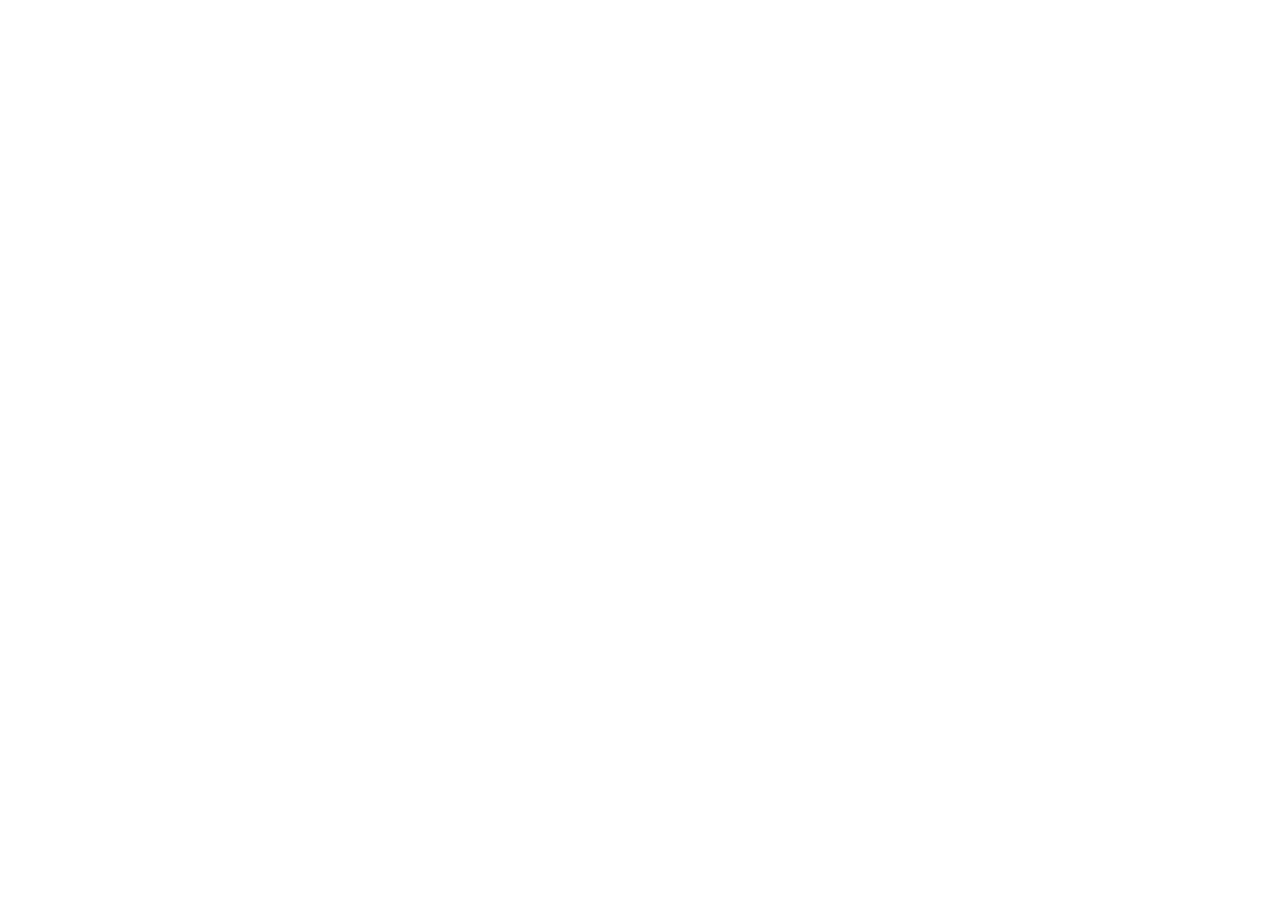
==== index.html @ bd327a0f "Add FrontSeat application shell" ====
<!doctype html>
<html lang="en">
<head>
  <meta charset="UTF-8" />
  <meta name="viewport" content="width=device-width, initial-scale=1, viewport-fit=cover" />
  <meta name="theme-color" content="#6b3e26" />
  <meta name="description" content="FrontSeat restaurant host and seating planner" />
  <link rel="manifest" href="manifest.webmanifest" />
  <link rel="stylesheet" href="styles.css" />
  <title>FrontSeat</title>
</head>
<body>
  <div id="app"></div>
  <script src="app.js" defer></script>
</body>
</html>
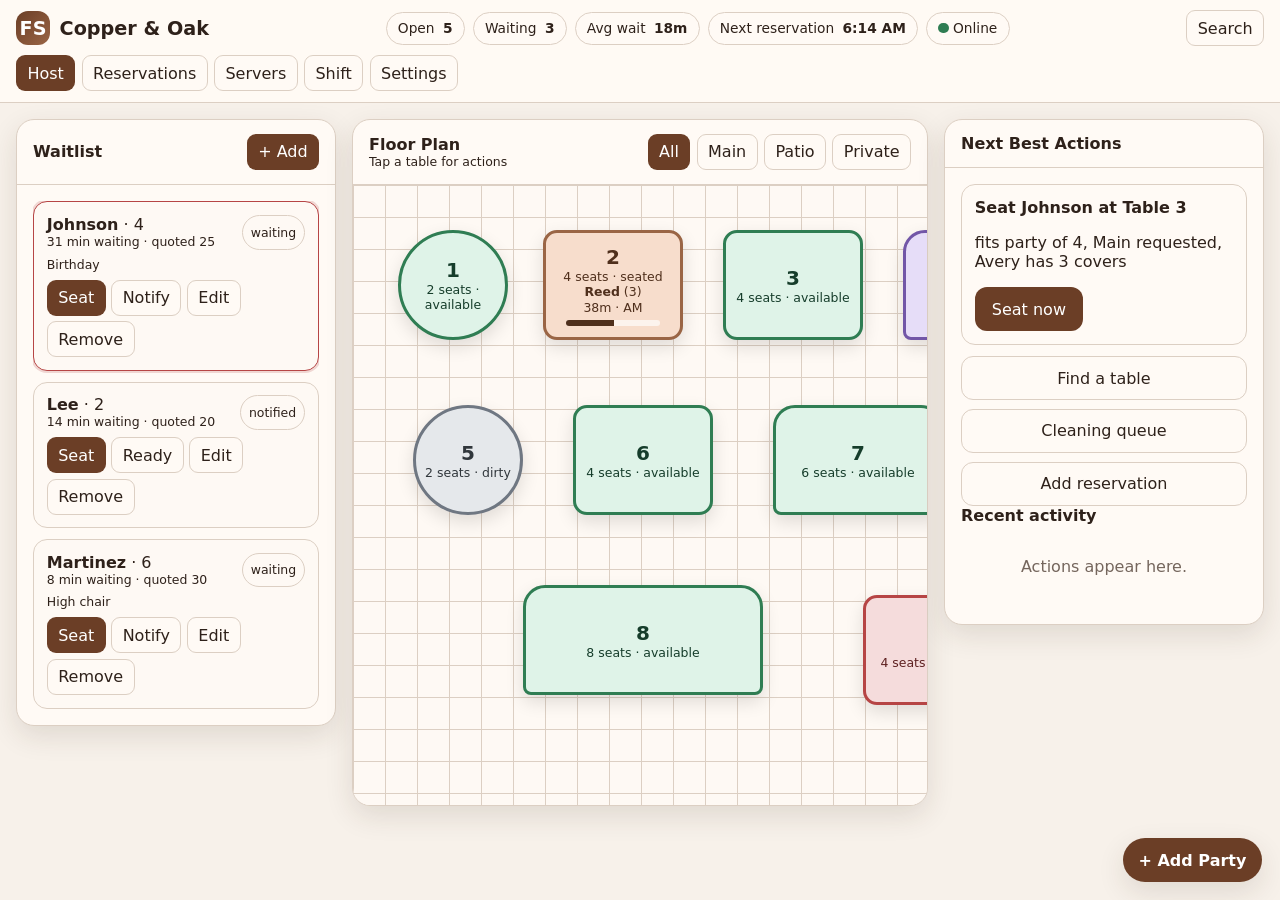
==== commit 58b4df50: "Add commercial product shell" ====
--- a/index.html
+++ b/index.html
@@ -4,13 +4,17 @@
   <meta charset="UTF-8" />
   <meta name="viewport" content="width=device-width, initial-scale=1, viewport-fit=cover" />
   <meta name="theme-color" content="#6b3e26" />
-  <meta name="description" content="FrontSeat restaurant host and seating planner" />
+  <meta name="description" content="FrontSeat restaurant host, waitlist, reservation, and seating management" />
+  <meta name="apple-mobile-web-app-capable" content="yes" />
+  <meta name="apple-mobile-web-app-status-bar-style" content="default" />
   <link rel="manifest" href="manifest.webmanifest" />
   <link rel="stylesheet" href="styles.css" />
-  <title>FrontSeat</title>
+  <link rel="stylesheet" href="commercial.css" />
+  <title>FrontSeat Restaurant Operations</title>
 </head>
 <body>
   <div id="app"></div>
   <script src="app.js" defer></script>
+  <script src="commercial.js" defer></script>
 </body>
 </html>
--- a/styles.css
+++ b/styles.css
@@ -0,0 +1 @@
+:root{--bg:#f7f1ea;--panel:#fffaf5;--ink:#2e211a;--muted:#75665d;--line:#dccfc3;--brand:#6b3e26;--brand2:#9a6545;--ok:#2f7d53;--warn:#ba7417;--bad:#b64545;--dirty:#6f7782;--shadow:0 10px 28px rgba(58,38,24,.12);font-family:Inter,ui-sans-serif,system-ui,-apple-system,BlinkMacSystemFont,"Segoe UI",sans-serif;color-scheme:light}:root.dark{--bg:#1a1715;--panel:#24201d;--ink:#f7efe7;--muted:#b6a99f;--line:#443a34;--brand:#d49a74;--brand2:#a46c48;--shadow:0 10px 28px rgba(0,0,0,.35);color-scheme:dark}:root.contrast{--bg:#000;--panel:#090909;--ink:#fff;--muted:#fff;--line:#fff;--brand:#ffd400;--brand2:#ffd400;--ok:#46ff81;--warn:#ffdf4a;--bad:#ff5b5b;color-scheme:dark}:root.large{font-size:18px}*{box-sizing:border-box}body{margin:0;background:var(--bg);color:var(--ink);min-height:100vh}button,input,select,textarea{font:inherit}button{min-height:44px;border-radius:12px;border:1px solid var(--line);background:var(--panel);color:var(--ink);padding:.7rem 1rem;cursor:pointer}button:hover{filter:brightness(.98)}button.primary{background:var(--brand);color:white;border-color:transparent}button.danger{background:var(--bad);color:white;border-color:transparent}button.ghost{background:transparent}button.small{min-height:36px;padding:.4rem .65rem;border-radius:9px}.app{min-height:100vh}.topbar{position:sticky;top:0;z-index:30;background:color-mix(in srgb,var(--panel) 94%,transparent);backdrop-filter:blur(12px);border-bottom:1px solid var(--line);padding:.65rem 1rem}.toprow{display:flex;gap:.75rem;align-items:center;justify-content:space-between}.brand{display:flex;align-items:center;gap:.6rem;font-weight:800;font-size:1.2rem}.brandmark{width:34px;height:34px;border-radius:12px;background:linear-gradient(135deg,var(--brand),var(--brand2));display:grid;place-items:center;color:#fff}.metrics{display:flex;gap:.5rem;flex-wrap:wrap}.metric{padding:.45rem .7rem;border:1px solid var(--line);border-radius:999px;background:var(--panel);font-size:.86rem}.metric strong{margin-left:.25rem}.nav{display:flex;gap:.4rem;margin-top:.55rem;overflow:auto}.nav button.active{background:var(--brand);color:#fff;border-color:transparent}.main{padding:1rem}.host-grid{display:grid;grid-template-columns:minmax(270px,320px) minmax(420px,1fr) minmax(270px,320px);gap:1rem;align-items:start}.panel{background:var(--panel);border:1px solid var(--line);border-radius:18px;box-shadow:var(--shadow);overflow:hidden}.panel-head{display:flex;align-items:center;justify-content:space-between;padding:.9rem 1rem;border-bottom:1px solid var(--line)}.panel-body{padding:1rem}.waitlist{display:flex;flex-direction:column;gap:.65rem;max-height:calc(100vh - 220px);overflow:auto}.party{border:1px solid var(--line);border-radius:14px;padding:.8rem;background:color-mix(in srgb,var(--panel) 92%,var(--bg));display:grid;gap:.45rem}.party.overdue{border-color:var(--bad);box-shadow:0 0 0 2px color-mix(in srgb,var(--bad) 20%,transparent)}.party-top{display:flex;justify-content:space-between;gap:.5rem}.party-actions{display:flex;gap:.35rem;flex-wrap:wrap}.chip{display:inline-flex;align-items:center;gap:.3rem;padding:.25rem .5rem;border-radius:999px;font-size:.78rem;border:1px solid var(--line)}.floor-wrap{position:relative;min-height:620px;overflow:auto;background-image:linear-gradient(var(--line) 1px,transparent 1px),linear-gradient(90deg,var(--line) 1px,transparent 1px);background-size:32px 32px;background-color:color-mix(in srgb,var(--panel) 88%,var(--bg));touch-action:none}.floor{position:relative;min-width:760px;min-height:620px}.table-card{position:absolute;display:flex;flex-direction:column;justify-content:center;align-items:center;text-align:center;border:3px solid transparent;box-shadow:0 7px 18px rgba(0,0,0,.12);user-select:none;touch-action:none;padding:.4rem;overflow:hidden}.table-card.round{border-radius:50%}.table-card.square{border-radius:14px}.table-card.booth{border-radius:22px 22px 8px 8px}.table-card.available{background:#dff3e8;border-color:var(--ok);color:#163d2b}.table-card.seated{background:#f7ddcc;border-color:var(--brand2);color:#4f2f1c}.table-card.dirty{background:#e5e8eb;border-color:var(--dirty);color:#30363b}.table-card.reserved{background:#e6ddf8;border-color:#7256a7;color:#352456}.table-card.blocked{background:#f5dcdc;border-color:var(--bad);color:#5d2020}.table-num{font-size:1.25rem;font-weight:900}.table-meta{font-size:.78rem;line-height:1.25}.progress{height:6px;background:rgba(255,255,255,.65);border-radius:99px;width:78%;margin-top:.3rem;overflow:hidden}.progress span{display:block;height:100%;background:currentColor}.section-tabs,.filters{display:flex;gap:.4rem;overflow:auto;flex-wrap:wrap}.suggestion{border:1px solid var(--line);padding:.8rem;border-radius:14px;margin-bottom:.7rem}.suggestion strong{display:block}.action-stack{display:grid;gap:.55rem}.fab{position:fixed;right:1.1rem;bottom:1.1rem;z-index:40;border-radius:999px;background:var(--brand);color:#fff;border:0;box-shadow:var(--shadow);font-weight:800}.modal-backdrop{position:fixed;inset:0;background:rgba(0,0,0,.45);z-index:80;display:grid;place-items:center;padding:1rem}.modal{background:var(--panel);border-radius:18px;max-width:620px;width:100%;max-height:90vh;overflow:auto;border:1px solid var(--line);box-shadow:var(--shadow)}.modal-head,.modal-foot{padding:1rem;display:flex;align-items:center;justify-content:space-between;gap:.7rem}.modal-head{border-bottom:1px solid var(--line)}.modal-foot{border-top:1px solid var(--line);justify-content:flex-end}.modal-body{padding:1rem}.form-grid{display:grid;grid-template-columns:1fr 1fr;gap:.8rem}.field{display:grid;gap:.3rem}.field.full{grid-column:1/-1}.field input,.field select,.field textarea{min-height:44px;border:1px solid var(--line);border-radius:10px;background:var(--bg);color:var(--ink);padding:.7rem}.quick-sizes{display:flex;gap:.35rem;flex-wrap:wrap}.quick-sizes button.selected{background:var(--brand);color:#fff}.toast{position:fixed;left:50%;bottom:1rem;transform:translateX(-50%);z-index:100;background:var(--ink);color:var(--bg);padding:.75rem 1rem;border-radius:999px;box-shadow:var(--shadow);display:flex;gap:.6rem;align-items:center}.settings-grid,.cards{display:grid;grid-template-columns:repeat(auto-fit,minmax(260px,1fr));gap:1rem}.card{background:var(--panel);border:1px solid var(--line);border-radius:16px;padding:1rem}.empty{text-align:center;padding:2rem;color:var(--muted)}.offline{background:var(--warn);color:#fff;text-align:center;padding:.35rem;font-weight:700}.hidden{display:none!important}.status-dot{width:.65rem;height:.65rem;border-radius:50%;display:inline-block;background:var(--ok)}.status-dot.off{background:var(--warn)}@media(max-width:1100px){.host-grid{grid-template-columns:280px 1fr}.right-panel{grid-column:1/-1}.right-panel .panel-body{display:grid;grid-template-columns:1fr 1fr;gap:1rem}.floor-wrap{min-height:560px}}@media(max-width:760px){.metrics{display:none}.host-grid{display:block}.host-grid>.panel{margin-bottom:.8rem}.left-panel .panel-body{max-height:330px;overflow:auto}.right-panel .panel-body{display:block}.floor-wrap{min-height:500px}.floor{min-width:680px}.form-grid{grid-template-columns:1fr}.field.full{grid-column:auto}.toprow{align-items:flex-start}.brand span:last-child{display:none}.main{padding:.65rem}.panel{border-radius:14px}.fab{bottom:calc(1rem + env(safe-area-inset-bottom))}}
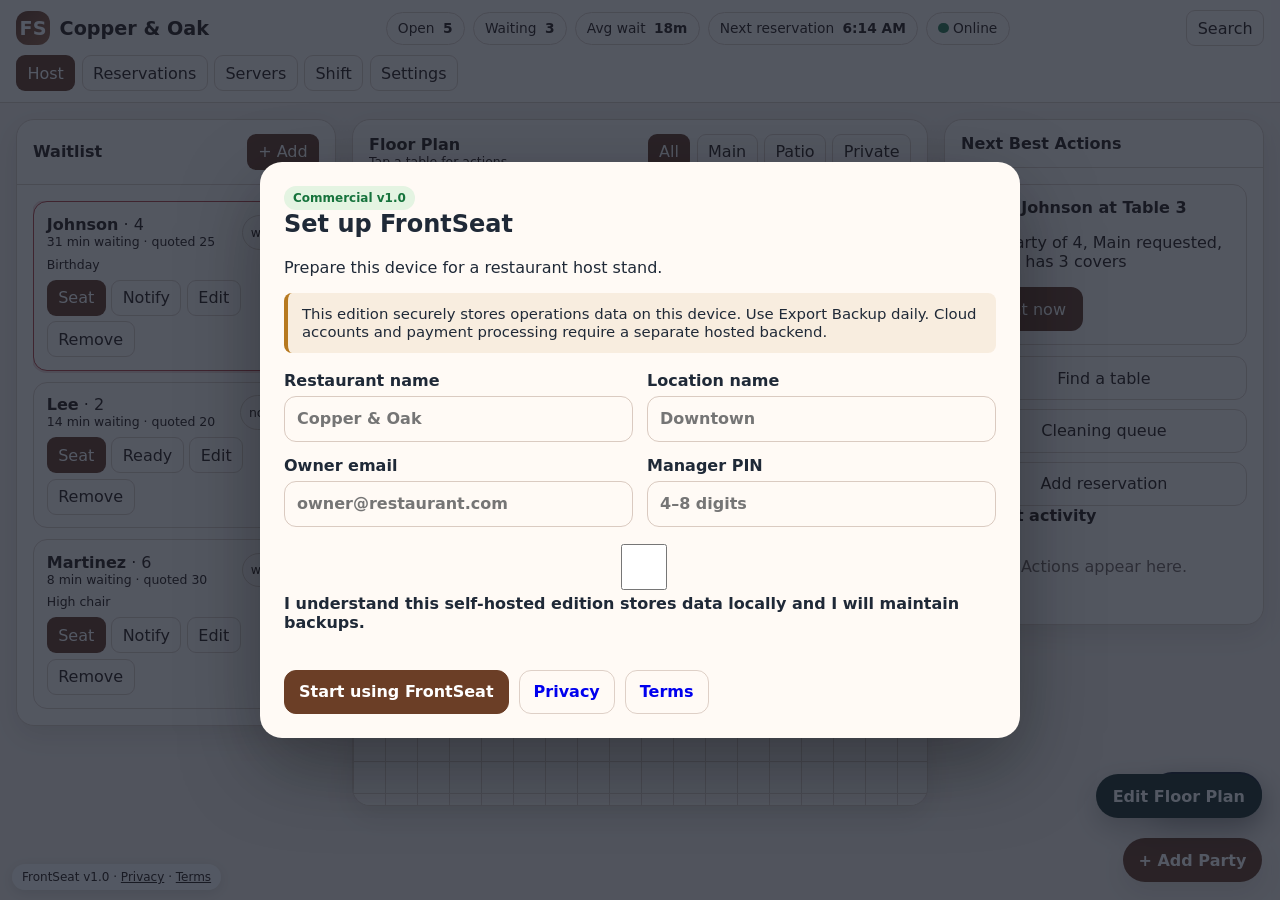
==== commit 2d94bf2a: "Load floor plan editor and seat visualization" ====
--- a/index.html
+++ b/index.html
@@ -10,11 +10,13 @@
   <link rel="manifest" href="manifest.webmanifest" />
   <link rel="stylesheet" href="styles.css" />
   <link rel="stylesheet" href="commercial.css" />
+  <link rel="stylesheet" href="layout-editor.css" />
   <title>FrontSeat Restaurant Operations</title>
 </head>
 <body>
   <div id="app"></div>
   <script src="app.js" defer></script>
   <script src="commercial.js" defer></script>
+  <script src="layout-editor.js" defer></script>
 </body>
 </html>
--- a/commercial.css
+++ b/commercial.css
@@ -0,0 +1 @@
+.commercial-fab{position:fixed;right:18px;bottom:84px;z-index:40;border:0;border-radius:999px;padding:12px 16px;background:#1f2937;color:#fff;box-shadow:0 10px 28px rgba(0,0,0,.22);font-weight:700}.commercial-overlay{position:fixed;inset:0;z-index:100;background:rgba(17,24,39,.72);display:grid;place-items:center;padding:18px}.commercial-card{width:min(760px,100%);max-height:92vh;overflow:auto;background:var(--panel,#fff);color:var(--text,#1f2937);border-radius:22px;box-shadow:0 28px 80px rgba(0,0,0,.35);padding:24px}.commercial-card h1,.commercial-card h2,.commercial-card h3{margin-top:0}.commercial-grid{display:grid;grid-template-columns:repeat(2,minmax(0,1fr));gap:14px}.commercial-span{grid-column:1/-1}.commercial-field{display:grid;gap:6px;font-weight:700}.commercial-field input,.commercial-field select,.commercial-field textarea{width:100%;min-height:46px;border:1px solid rgba(107,62,38,.25);border-radius:12px;padding:10px 12px;background:transparent;color:inherit}.commercial-actions{display:flex;flex-wrap:wrap;gap:10px;margin-top:18px}.commercial-actions button,.commercial-card button{min-height:44px;border-radius:12px;border:1px solid rgba(107,62,38,.22);padding:10px 14px;font-weight:700;background:transparent;color:inherit}.commercial-actions .primary{background:#6b3e26;color:#fff;border-color:#6b3e26}.commercial-actions .danger{background:#9f2f2f;color:#fff;border-color:#9f2f2f}.commercial-stat{padding:14px;border-radius:14px;background:rgba(107,62,38,.08)}.commercial-note{padding:12px 14px;border-left:4px solid #b7791f;background:rgba(183,121,31,.1);border-radius:8px;font-size:.93rem}.commercial-footer{position:fixed;left:12px;bottom:10px;z-index:20;font-size:12px;background:rgba(255,255,255,.88);backdrop-filter:blur(8px);border-radius:999px;padding:6px 10px;box-shadow:0 3px 14px rgba(0,0,0,.12)}.dark .commercial-footer{background:rgba(17,24,39,.9)}.commercial-footer a{color:inherit}.commercial-badge{display:inline-flex;align-items:center;gap:6px;padding:5px 9px;border-radius:999px;background:rgba(34,197,94,.12);color:#16733c;font-weight:800;font-size:12px}.dark .commercial-badge{color:#86efac}.commercial-separator{height:1px;background:rgba(107,62,38,.18);margin:20px 0}.commercial-small{font-size:12px;opacity:.75}.commercial-lock{display:flex;gap:8px;align-items:center}.commercial-error{color:#b91c1c;font-weight:700;min-height:20px}.commercial-toolbar{display:flex;justify-content:space-between;align-items:center;gap:12px;flex-wrap:wrap}.commercial-table{width:100%;border-collapse:collapse}.commercial-table th,.commercial-table td{text-align:left;padding:10px;border-bottom:1px solid rgba(107,62,38,.13)}@media(max-width:720px){.commercial-grid{grid-template-columns:1fr}.commercial-span{grid-column:auto}.commercial-card{padding:18px;border-radius:18px}.commercial-footer{display:none}.commercial-fab{bottom:78px;right:12px}}@media print{.commercial-fab,.commercial-footer,.topbar,.fab{display:none!important}.commercial-overlay{position:static;background:none;padding:0}.commercial-card{box-shadow:none;max-height:none;width:100%}}
--- a/layout-editor.css
+++ b/layout-editor.css
@@ -0,0 +1,22 @@
+.layout-editor-launch{position:fixed;right:18px;bottom:82px;z-index:55;border:0;border-radius:999px;padding:12px 17px;background:#21352c;color:#fff;font-weight:800;box-shadow:0 10px 28px rgba(0,0,0,.22)}
+.layout-editor-overlay{position:fixed;inset:0;z-index:200;background:rgba(18,14,11,.72);display:grid;place-items:center;padding:14px}
+.layout-editor-shell{width:min(1380px,98vw);height:min(900px,96vh);background:var(--surface,#fffaf5);color:var(--text,#241b16);border-radius:22px;overflow:hidden;display:grid;grid-template-rows:auto 1fr;box-shadow:0 30px 80px rgba(0,0,0,.4)}
+.layout-editor-head{display:flex;gap:12px;align-items:center;justify-content:space-between;padding:14px 18px;border-bottom:1px solid rgba(120,85,55,.18);background:rgba(255,255,255,.75)}
+.layout-editor-head h2{margin:0}.layout-editor-head p{margin:2px 0 0;font-size:.86rem;opacity:.68}.layout-editor-head-actions{display:flex;gap:8px;flex-wrap:wrap}
+.layout-editor-body{display:grid;grid-template-columns:270px minmax(0,1fr) 285px;min-height:0}
+.layout-toolbox,.layout-properties{padding:16px;overflow:auto;background:rgba(255,255,255,.48)}
+.layout-toolbox{border-right:1px solid rgba(120,85,55,.16)}.layout-properties{border-left:1px solid rgba(120,85,55,.16)}
+.layout-toolbox h3,.layout-properties h3{margin:0 0 12px}.layout-tools{display:grid;grid-template-columns:1fr 1fr;gap:9px}.layout-tools button{min-height:72px;display:grid;place-items:center;gap:3px;font-weight:800}.layout-tools small{font-weight:500;opacity:.65}
+.layout-field{display:grid;gap:5px;margin:0 0 12px;font-size:.83rem;font-weight:750}.layout-field input,.layout-field select{width:100%;min-height:43px;border:1px solid rgba(120,85,55,.25);border-radius:11px;padding:9px 11px;background:var(--surface,#fff);color:inherit}
+.layout-row{display:grid;grid-template-columns:1fr 1fr;gap:9px}.layout-help{font-size:.83rem;line-height:1.45;opacity:.72;padding:11px;border-radius:12px;background:rgba(150,100,55,.09)}
+.layout-stage-wrap{overflow:auto;padding:20px;background:linear-gradient(45deg,rgba(90,70,50,.045) 25%,transparent 25%),linear-gradient(-45deg,rgba(90,70,50,.045) 25%,transparent 25%),linear-gradient(45deg,transparent 75%,rgba(90,70,50,.045) 75%),linear-gradient(-45deg,transparent 75%,rgba(90,70,50,.045) 75%);background-size:32px 32px;background-position:0 0,0 16px,16px -16px,-16px 0}
+.layout-stage{position:relative;width:900px;height:620px;margin:auto;background:#f8f1e8;border:2px solid #cfb99f;border-radius:18px;box-shadow:inset 0 0 0 1px rgba(255,255,255,.7);touch-action:none;overflow:hidden}
+.layout-zone-label{position:absolute;font-size:.7rem;font-weight:900;text-transform:uppercase;letter-spacing:.08em;color:#90735e;pointer-events:none}
+.layout-item{position:absolute;display:grid;place-items:center;border:3px solid #6b3e26;background:#fff7ed;color:#2f2119;box-shadow:0 5px 14px rgba(69,43,29,.14);cursor:grab;user-select:none;touch-action:none}
+.layout-item.selected{outline:4px solid rgba(35,119,89,.28);border-color:#237759}.layout-item.round{border-radius:50%}.layout-item.square{border-radius:13px}.layout-item.rectangle{border-radius:14px}.layout-item.booth{border-radius:28px 28px 10px 10px;border-bottom-width:9px}.layout-item.bar{border-radius:999px;background:#f2dec7}.layout-item:active{cursor:grabbing}
+.layout-table-number{font-size:1.25rem;font-weight:950;line-height:1}.layout-table-cap{font-size:.7rem;font-weight:800;opacity:.7;margin-top:4px}.layout-seat{position:absolute;width:17px;height:17px;border-radius:50%;background:#c79b70;border:2px solid #fff7ed;box-shadow:0 1px 4px rgba(0,0,0,.2);pointer-events:none}
+.layout-resize{position:absolute;width:18px;height:18px;right:-9px;bottom:-9px;border-radius:5px;background:#237759;border:2px solid white;cursor:nwse-resize;touch-action:none}
+.layout-list{display:grid;gap:8px;margin-top:12px}.layout-list button{text-align:left}.layout-danger{background:#8c2e2e!important;color:#fff!important}.layout-save-state{font-size:.8rem;font-weight:800;color:#237759;min-width:90px;text-align:right}
+.table-card .host-seat-map{position:absolute;inset:0;pointer-events:none}.table-card .host-seat-dot{position:absolute;width:8px;height:8px;border-radius:50%;background:currentColor;opacity:.48}
+@media(max-width:980px){.layout-editor-body{grid-template-columns:220px minmax(0,1fr)}.layout-properties{position:absolute;right:16px;top:78px;width:270px;max-height:calc(100% - 95px);z-index:5;border:1px solid rgba(120,85,55,.18);border-radius:16px;box-shadow:0 15px 40px rgba(0,0,0,.2)}.layout-editor-shell{position:relative}}
+@media(max-width:700px){.layout-editor-overlay{padding:0}.layout-editor-shell{width:100vw;height:100dvh;border-radius:0}.layout-editor-body{grid-template-columns:1fr;grid-template-rows:auto 1fr}.layout-toolbox{border-right:0;border-bottom:1px solid rgba(120,85,55,.16);padding:10px}.layout-tools{grid-template-columns:repeat(5,1fr)}.layout-tools button{min-height:55px;font-size:.72rem;padding:5px}.layout-help,.layout-list,.layout-toolbox h3{display:none}.layout-properties{top:130px;right:8px;width:250px}.layout-stage-wrap{padding:10px}.layout-editor-head{align-items:flex-start}.layout-editor-head-actions button{padding:8px 10px}.layout-editor-launch{right:12px;bottom:76px}}
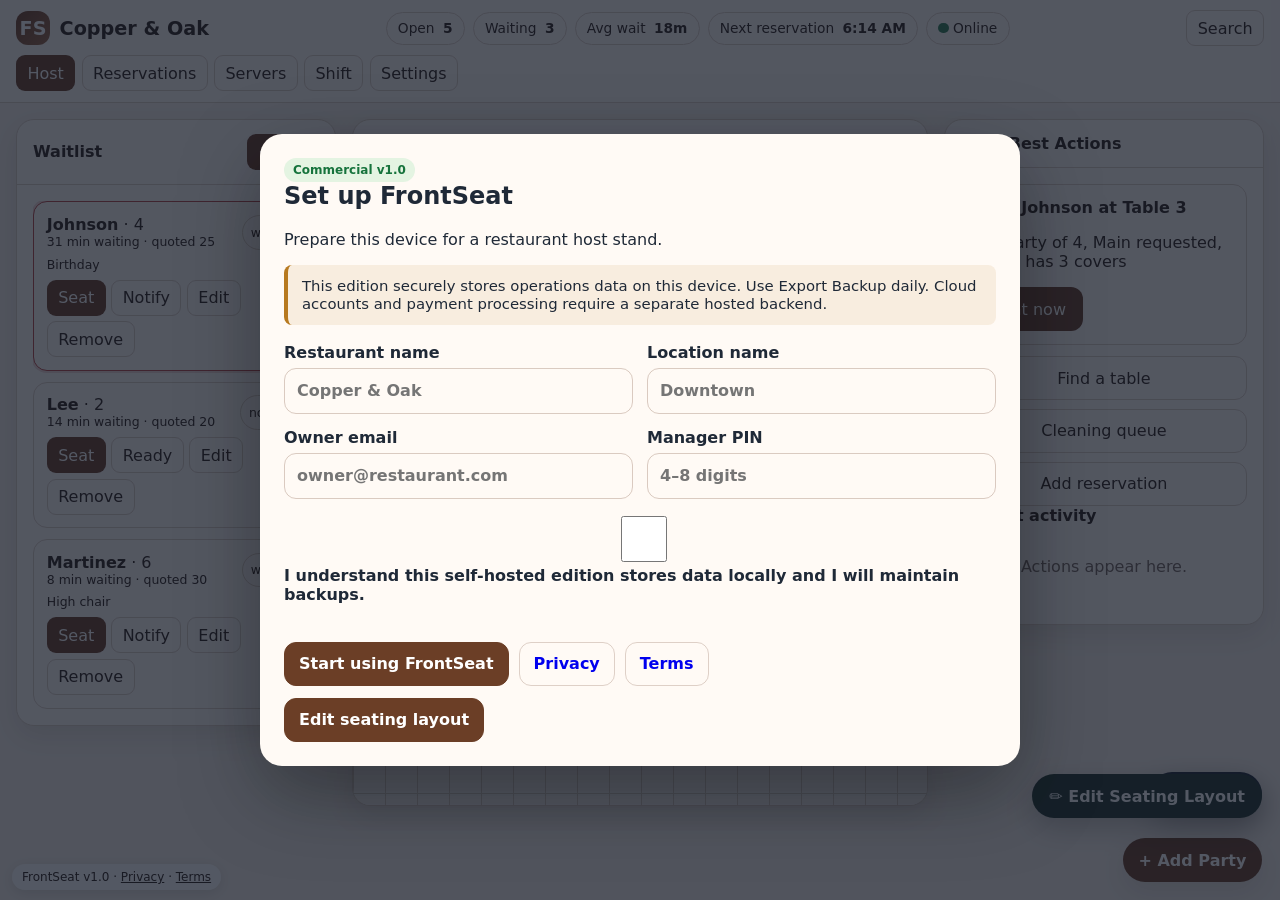
==== commit a86e2195: "Load table rotation and seat controls" ====
--- a/index.html
+++ b/index.html
@@ -11,6 +11,7 @@
   <link rel="stylesheet" href="styles.css" />
   <link rel="stylesheet" href="commercial.css" />
   <link rel="stylesheet" href="layout-editor.css" />
+  <link rel="stylesheet" href="layout-mobile-controls.css" />
   <title>FrontSeat Restaurant Operations</title>
 </head>
 <body>
@@ -18,5 +19,6 @@
   <script src="app.js" defer></script>
   <script src="commercial.js" defer></script>
   <script src="layout-editor.js" defer></script>
+  <script src="layout-mobile-controls.js" defer></script>
 </body>
 </html>
--- a/layout-editor.css
+++ b/layout-editor.css
@@ -19,4 +19,45 @@
 .layout-list{display:grid;gap:8px;margin-top:12px}.layout-list button{text-align:left}.layout-danger{background:#8c2e2e!important;color:#fff!important}.layout-save-state{font-size:.8rem;font-weight:800;color:#237759;min-width:90px;text-align:right}
 .table-card .host-seat-map{position:absolute;inset:0;pointer-events:none}.table-card .host-seat-dot{position:absolute;width:8px;height:8px;border-radius:50%;background:currentColor;opacity:.48}
 @media(max-width:980px){.layout-editor-body{grid-template-columns:220px minmax(0,1fr)}.layout-properties{position:absolute;right:16px;top:78px;width:270px;max-height:calc(100% - 95px);z-index:5;border:1px solid rgba(120,85,55,.18);border-radius:16px;box-shadow:0 15px 40px rgba(0,0,0,.2)}.layout-editor-shell{position:relative}}
-@media(max-width:700px){.layout-editor-overlay{padding:0}.layout-editor-shell{width:100vw;height:100dvh;border-radius:0}.layout-editor-body{grid-template-columns:1fr;grid-template-rows:auto 1fr}.layout-toolbox{border-right:0;border-bottom:1px solid rgba(120,85,55,.16);padding:10px}.layout-tools{grid-template-columns:repeat(5,1fr)}.layout-tools button{min-height:55px;font-size:.72rem;padding:5px}.layout-help,.layout-list,.layout-toolbox h3{display:none}.layout-properties{top:130px;right:8px;width:250px}.layout-stage-wrap{padding:10px}.layout-editor-head{align-items:flex-start}.layout-editor-head-actions button{padding:8px 10px}.layout-editor-launch{right:12px;bottom:76px}}
+@media(max-width:700px){
+ .layout-editor-overlay{padding:0;place-items:stretch}
+ .layout-editor-shell{width:100vw;height:100dvh;border-radius:0;grid-template-rows:auto auto minmax(0,1fr);position:relative}
+ .layout-editor-head{padding:10px 12px;align-items:center;gap:8px;position:relative;z-index:12;background:#fffaf5}
+ .layout-editor-head>div:first-child{min-width:0;flex:1}
+ .layout-editor-head h2{font-size:1.15rem;white-space:nowrap}
+ .layout-editor-head p{display:none}
+ .layout-editor-head-actions{display:grid;grid-template-columns:auto auto auto;gap:6px;align-items:center}
+ .layout-editor-head-actions .layout-save-state{position:absolute;left:12px;top:43px;min-width:0;font-size:.68rem;background:#eaf5ef;padding:3px 7px;border-radius:999px}
+ .layout-editor-head-actions button{min-height:40px;padding:7px 10px;font-size:.78rem;white-space:nowrap}
+ #le-new-layout{display:none}
+ .layout-editor-body{display:contents}
+ .layout-toolbox{grid-row:2;border:0;border-bottom:1px solid rgba(120,85,55,.16);padding:7px 8px;background:#fffaf5;overflow-x:auto;overflow-y:hidden}
+ .layout-toolbox h3,.layout-help,.layout-list{display:none}
+ .layout-tools{display:flex;gap:7px;width:max-content}
+ .layout-tools button{width:68px;min-height:52px;padding:5px;font-size:.68rem;flex:0 0 auto;border-radius:12px}
+ .layout-tools button span{font-size:1.15rem}
+ .layout-stage-wrap{grid-row:3;padding:8px;overflow:auto;-webkit-overflow-scrolling:touch;padding-bottom:42vh}
+ .layout-stage{margin:0;width:900px;height:620px;border-radius:14px;transform-origin:top left}
+ .layout-properties{position:fixed;left:0;right:0;bottom:0;top:auto;width:100%;max-height:40vh;z-index:220;border:0;border-top:1px solid rgba(120,85,55,.22);border-radius:20px 20px 0 0;box-shadow:0 -14px 35px rgba(0,0,0,.22);padding:18px 14px calc(18px + env(safe-area-inset-bottom));background:#fffaf5;overflow:auto}
+ .layout-properties:before{content:'';display:block;width:44px;height:5px;border-radius:99px;background:#c8b8aa;margin:-8px auto 12px}
+ .layout-properties h3{font-size:1.1rem;margin:0 0 10px}
+ .layout-field{margin-bottom:9px;font-size:.76rem}
+ .layout-field input,.layout-field select{min-height:42px;padding:8px 10px;font-size:1rem}
+ .layout-help{display:none}
+ .layout-row{gap:8px}
+ .layout-properties .layout-row:last-child{position:sticky;bottom:-18px;background:#fffaf5;padding-top:8px;padding-bottom:6px}
+ .layout-editor-launch{right:12px;bottom:76px}
+ .layout-item{min-width:56px;min-height:46px}
+ .layout-table-number{font-size:1.05rem}
+ .layout-table-cap{font-size:.62rem}
+ .layout-seat{width:14px;height:14px}
+ .layout-resize{width:22px;height:22px;right:-11px;bottom:-11px}
+}
+@media(max-width:430px){
+ .layout-editor-head-actions{grid-template-columns:auto auto}
+ #le-close{grid-column:2}
+ #le-save{grid-column:1;grid-row:1}
+ .layout-save-state{display:none!important}
+ .layout-stage-wrap{padding-bottom:44vh}
+ .layout-properties{max-height:42vh}
+}
--- a/layout-mobile-controls.css
+++ b/layout-mobile-controls.css
@@ -0,0 +1,25 @@
+.layout-capacity-field{position:relative}
+.layout-capacity-field>input{padding-right:112px}
+.layout-seat-stepper{position:absolute;right:6px;top:24px;display:flex;gap:6px}
+.layout-step-button{width:46px;height:46px;min-height:46px;padding:0;border-radius:12px;font-size:1.45rem;font-weight:900;line-height:1;background:#21352c;color:#fff;border:0}
+.layout-seat-presets{display:flex;gap:6px;overflow-x:auto;padding-top:8px;padding-bottom:2px;scrollbar-width:none}
+.layout-seat-presets::-webkit-scrollbar{display:none}
+.layout-seat-preset{flex:0 0 auto;min-width:42px;min-height:38px;padding:6px 10px;border-radius:999px;font-weight:800}
+.layout-rotation-controls{display:grid;gap:8px;margin:2px 0 13px;padding:11px;border-radius:13px;background:rgba(35,119,89,.09);border:1px solid rgba(35,119,89,.18)}
+.layout-rotation-controls>strong{font-size:.84rem}
+.layout-rotation-controls>span{font-size:.74rem;opacity:.72;line-height:1.35}
+.layout-rotation-actions{display:grid;grid-template-columns:1fr 1fr;gap:8px}
+.layout-rotate-button{min-height:44px;padding:8px 10px;border-radius:11px;font-weight:850;background:#fff;color:#21352c;border:1px solid rgba(35,119,89,.28)}
+@media(max-width:700px){
+ .layout-capacity-field>input{height:52px;font-size:1.12rem;padding-right:126px}
+ .layout-seat-stepper{top:23px}
+ .layout-step-button{width:52px;height:48px;min-height:48px;font-size:1.55rem}
+ .layout-seat-preset{min-width:46px;min-height:42px;font-size:.95rem}
+ .layout-rotation-controls{margin-bottom:10px;padding:10px}
+ .layout-rotate-button{min-height:48px;font-size:.88rem}
+}
+@media(max-width:390px){
+ .layout-rotation-actions{grid-template-columns:1fr}
+ .layout-properties{max-height:48vh}
+ .layout-stage-wrap{padding-bottom:50vh}
+}
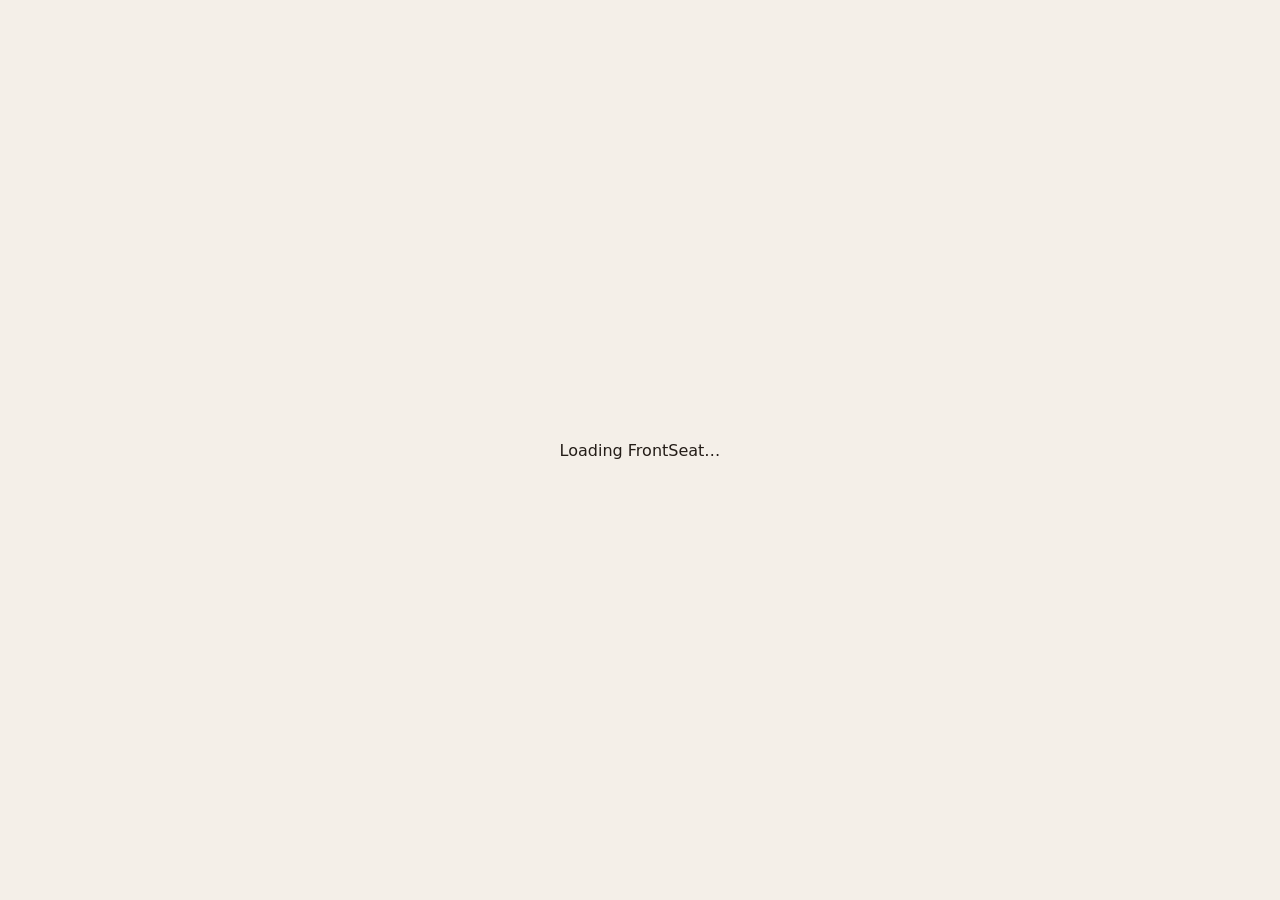
==== commit 9a1f4165: "Switch application shell to modular FrontSeat v2" ====
--- a/index.html
+++ b/index.html
@@ -1,24 +1 @@
-<!doctype html>
-<html lang="en">
-<head>
-  <meta charset="UTF-8" />
-  <meta name="viewport" content="width=device-width, initial-scale=1, viewport-fit=cover" />
-  <meta name="theme-color" content="#6b3e26" />
-  <meta name="description" content="FrontSeat restaurant host, waitlist, reservation, and seating management" />
-  <meta name="apple-mobile-web-app-capable" content="yes" />
-  <meta name="apple-mobile-web-app-status-bar-style" content="default" />
-  <link rel="manifest" href="manifest.webmanifest" />
-  <link rel="stylesheet" href="styles.css" />
-  <link rel="stylesheet" href="commercial.css" />
-  <link rel="stylesheet" href="layout-editor.css" />
-  <link rel="stylesheet" href="layout-mobile-controls.css" />
-  <title>FrontSeat Restaurant Operations</title>
-</head>
-<body>
-  <div id="app"></div>
-  <script src="app.js" defer></script>
-  <script src="commercial.js" defer></script>
-  <script src="layout-editor.js" defer></script>
-  <script src="layout-mobile-controls.js" defer></script>
-</body>
-</html>
+<!doctype html><html lang="en"><head><meta charset="UTF-8"><meta name="viewport" content="width=device-width,initial-scale=1,viewport-fit=cover"><meta name="theme-color" content="#6f452c"><meta name="description" content="FrontSeat commercial restaurant seating, waitlist, reservation and floor planning"><meta name="apple-mobile-web-app-capable" content="yes"><link rel="manifest" href="manifest.webmanifest"><link rel="stylesheet" href="v2/app.css"><title>FrontSeat Restaurant Operations</title></head><body><div id="app"><div class="boot">Loading FrontSeat…</div></div><noscript>FrontSeat requires JavaScript.</noscript><script type="module" src="v2/main.js"></script></body></html>
--- a/v2/app.css
+++ b/v2/app.css
@@ -0,0 +1 @@
+:root{font-family:Inter,ui-sans-serif,system-ui,-apple-system,sans-serif;color:#241d18;background:#f4efe8;--bg:#f4efe8;--surface:#fffaf5;--text:#241d18;--muted:#756a61;--line:#ddd0c2;--brand:#6f452c;--green:#203d32;--danger:#923737}*{box-sizing:border-box}html,body,#app{margin:0;min-height:100%;background:var(--bg);color:var(--text)}button,input,select{font:inherit}button{min-height:42px;border:1px solid var(--line);border-radius:12px;padding:9px 14px;background:var(--surface);color:inherit;font-weight:750}.primary{background:var(--brand);color:#fff;border-color:var(--brand)}.danger{background:var(--danger);color:#fff}.big{width:100%;min-height:54px}.topbar{position:sticky;top:0;z-index:50;display:grid;grid-template-columns:auto 1fr auto;align-items:center;gap:18px;padding:12px 16px;background:color-mix(in srgb,var(--surface) 92%,transparent);backdrop-filter:blur(14px);border-bottom:1px solid var(--line)}.brand{display:flex;gap:10px;align-items:center}.brand>span{display:grid;place-items:center;width:42px;height:42px;border-radius:13px;background:var(--brand);color:white;font-weight:900}.brand div{display:grid}.brand small{color:var(--muted)}nav{display:flex;justify-content:center;gap:6px;overflow:auto}nav button.active{background:var(--green);color:white}.role{text-transform:capitalize}main{padding:16px}.host-layout{display:grid;grid-template-columns:minmax(0,1fr) 280px;gap:16px}.host-side{display:grid;gap:12px;align-content:start}.module{display:grid;gap:14px}.module-head{display:flex;align-items:center;justify-content:space-between;gap:12px}.module-head h2,.module-head p{margin:0}.module-head p,.muted{color:var(--muted)}.card,.list-card,.metric-grid article{background:var(--surface);border:1px solid var(--line);border-radius:16px;padding:16px}.card{display:grid;gap:10px}.list,.cards,.settings-grid{display:grid;gap:12px}.cards,.settings-grid{grid-template-columns:repeat(auto-fit,minmax(230px,1fr))}.list-card{display:flex;justify-content:space-between;gap:12px;align-items:center}.list-card>div:first-child{display:grid;gap:4px}.overdue{border-color:#b94848;background:#fff3f0}.actions,.toolbar{display:flex;gap:8px;flex-wrap:wrap}.metric-grid{display:grid;grid-template-columns:repeat(auto-fit,minmax(150px,1fr));gap:12px}.metric-grid article{display:grid}.metric-grid b{font-size:2rem}.floor-module{display:grid;grid-template-rows:auto auto minmax(0,1fr);height:calc(100dvh - 100px);min-height:560px;background:var(--surface);border:1px solid var(--line);border-radius:18px;overflow:hidden;position:relative}.palette{display:flex;gap:7px;overflow:auto;padding:9px;border-bottom:1px solid var(--line)}.palette button{white-space:nowrap;text-transform:capitalize}.floor-viewport{overflow:hidden;position:relative;background:linear-gradient(90deg,rgba(90,70,50,.06) 1px,transparent 1px),linear-gradient(rgba(90,70,50,.06) 1px,transparent 1px);background-size:20px 20px;touch-action:none}.floor-canvas{position:absolute;left:0;top:0;width:1000px;height:720px;transform-origin:0 0;background:#f8f1e8;border:2px solid #cfb99f}.fp-table,.fp-object{position:absolute;display:grid;place-items:center;touch-action:none;user-select:none}.fp-table{border:3px solid #71462f;background:#fff7ed;color:#2f2119;box-shadow:0 5px 15px rgba(0,0,0,.13)}.fp-table.round{border-radius:50%}.fp-table.square,.fp-table.rectangle{border-radius:13px}.fp-table.booth{border-radius:28px 28px 10px 10px;border-bottom-width:10px}.fp-table.bar,.fp-table.banquet{border-radius:999px}.fp-table.l-booth{clip-path:polygon(0 0,100% 0,100% 40%,45% 40%,45% 100%,0 100%)}.fp-table.polygon{clip-path:polygon(50% 0,100% 25%,90% 100%,10% 100%,0 25%)}.fp-table.selected{outline:4px solid rgba(32,61,50,.32);border-color:var(--green)}.fp-table span{display:grid;text-align:center}.fp-table b{font-size:1.35rem}.fp-table small{font-size:.72rem}.seat-dot{position:absolute;width:12px;height:12px;border-radius:50%;background:#c79b70;border:2px solid #fff7ed;pointer-events:none}.fp-object{border:2px dashed #86705e;background:rgba(255,255,255,.68);font-size:.72rem;text-transform:capitalize}.fp-object.wall{background:#4c4037;border:0}.floating-inspector{position:absolute;right:12px;bottom:12px;width:min(360px,calc(100% - 24px));max-height:24%;overflow:auto;background:var(--surface);border:1px solid var(--line);border-radius:18px;padding:12px;box-shadow:0 16px 40px rgba(0,0,0,.22);z-index:20}.floating-inspector.collapsed{display:none}.grab{width:42px;height:5px;border-radius:99px;background:#cfc1b5;margin:0 auto 8px}.inspector-row{display:flex;justify-content:space-between;align-items:center}.quick-grid{display:grid;grid-template-columns:1fr auto 1fr;gap:8px;align-items:center}.quick-grid span{text-align:center;font-weight:900;font-size:1.15rem}.floating-inspector details{margin-top:10px}.floating-inspector label,.settings-grid label{display:grid;gap:5px;margin-top:8px}.floating-inspector input,.floating-inspector select,.settings-grid input{width:100%;min-height:42px;border:1px solid var(--line);border-radius:10px;padding:8px;background:white}.boot,.fatal{min-height:100dvh;display:grid;place-items:center;padding:24px}.fatal>div{max-width:620px;background:var(--surface);border:1px solid var(--line);padding:24px;border-radius:18px;display:grid;gap:12px}.fatal pre{white-space:pre-wrap;overflow:auto;background:#eee5dc;padding:12px;border-radius:10px}@media(max-width:850px){.topbar{grid-template-columns:1fr auto}.topbar nav{grid-column:1/-1;justify-content:flex-start}.host-layout{grid-template-columns:1fr}.host-side{grid-template-columns:repeat(2,1fr)}.floor-module{height:calc(100dvh - 150px);min-height:520px}.floating-inspector{left:8px;right:8px;bottom:8px;width:auto;max-height:24%;padding:10px}.module-head p{display:none}}@media(max-width:520px){main{padding:8px}.topbar{padding:8px}.brand small{display:none}.host-side{grid-template-columns:1fr}.floor-module{height:calc(100dvh - 138px);border-radius:12px}.module-head{padding:8px}.palette{padding:6px}.palette button{min-height:38px;padding:6px 9px}.floating-inspector{max-height:23%}.list-card{align-items:flex-start;flex-direction:column}.actions{width:100%}.actions button{flex:1}}html[data-theme='dark']{--bg:#171411;--surface:#24201c;--text:#f7efe8;--muted:#c0b2a6;--line:#443a32;--brand:#a66a45;--green:#315b4a}.empty{padding:30px;text-align:center;color:var(--muted)}
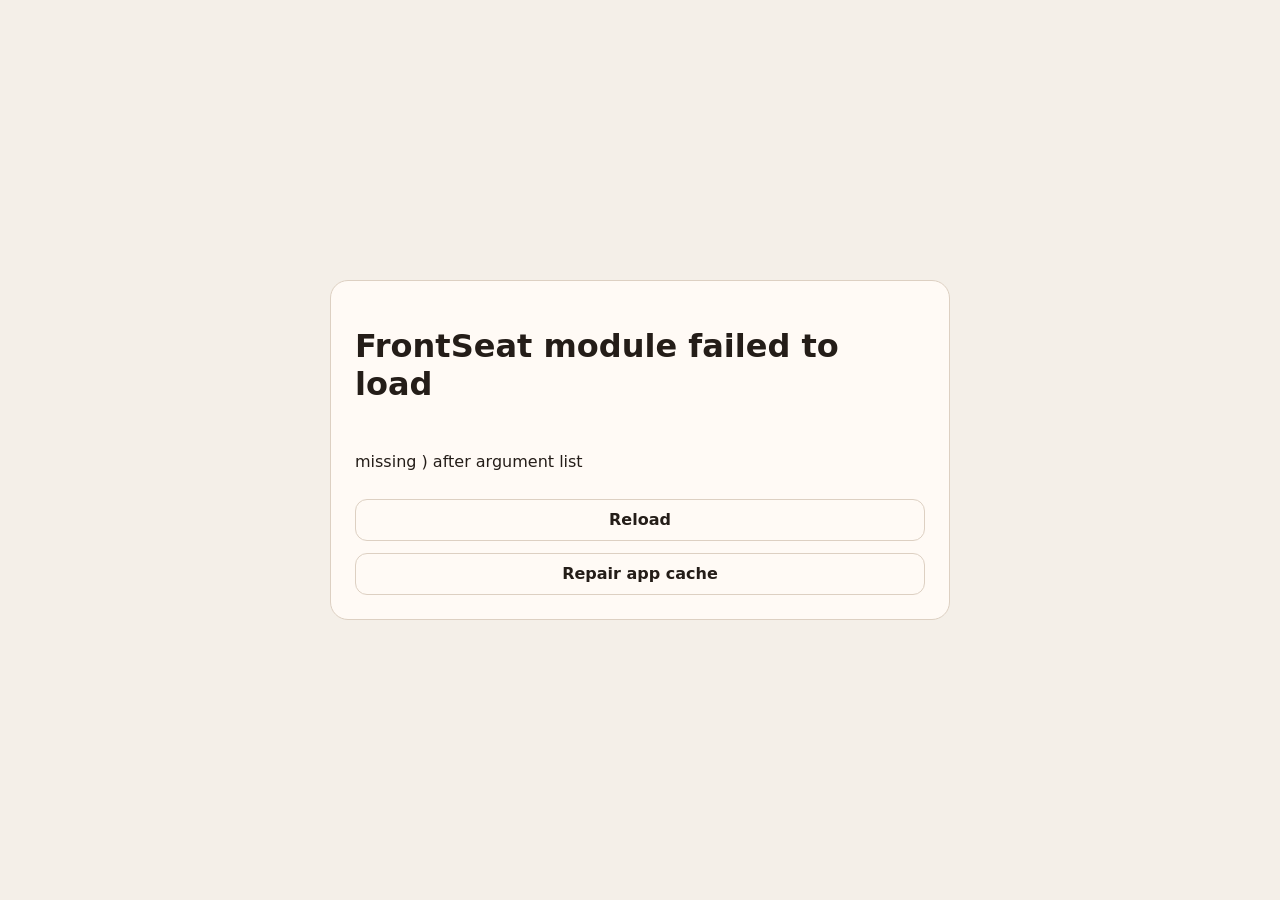
==== commit 934be6e1: "Replace silent module tag with cache-busted diagnostic loader" ====
--- a/index.html
+++ b/index.html
@@ -1 +1,11 @@
-<!doctype html><html lang="en"><head><meta charset="UTF-8"><meta name="viewport" content="width=device-width,initial-scale=1,viewport-fit=cover"><meta name="theme-color" content="#6f452c"><meta name="description" content="FrontSeat commercial restaurant seating, waitlist, reservation and floor planning"><meta name="apple-mobile-web-app-capable" content="yes"><link rel="manifest" href="manifest.webmanifest"><link rel="stylesheet" href="v2/app.css"><title>FrontSeat Restaurant Operations</title></head><body><div id="app"><div class="boot">Loading FrontSeat…</div></div><noscript>FrontSeat requires JavaScript.</noscript><script type="module" src="v2/main.js"></script></body></html>+<!doctype html><html lang="en"><head><meta charset="UTF-8"><meta name="viewport" content="width=device-width,initial-scale=1,viewport-fit=cover"><meta name="theme-color" content="#6f452c"><meta name="description" content="FrontSeat commercial restaurant seating, waitlist, reservation and floor planning"><meta name="apple-mobile-web-app-capable" content="yes"><link rel="manifest" href="manifest.webmanifest"><link rel="stylesheet" href="v2/app.css?v=20260802-3"><title>FrontSeat Restaurant Operations</title></head><body><div id="app"><div class="boot">Loading FrontSeat…</div></div><noscript>FrontSeat requires JavaScript.</noscript><script>
+(function(){
+ const root=document.getElementById('app');
+ const show=function(title,message){root.innerHTML='<div class="fatal"><div><h1>'+title+'</h1><p>'+message+'</p><button id="fs-reload">Reload</button><button id="fs-repair">Repair app cache</button></div></div>';document.getElementById('fs-reload').onclick=function(){location.reload()};document.getElementById('fs-repair').onclick=async function(){try{if('serviceWorker'in navigator){const regs=await navigator.serviceWorker.getRegistrations();await Promise.all(regs.map(function(r){return r.unregister()}))}if(window.caches){const keys=await caches.keys();await Promise.all(keys.map(function(k){return caches.delete(k)}))}}finally{location.href=location.pathname+'?repair='+Date.now()}}};
+ window.addEventListener('error',function(e){if(!window.__frontseatBooted)show('FrontSeat failed to load',e.message||'A startup script failed.')});
+ window.addEventListener('unhandledrejection',function(e){if(!window.__frontseatBooted)show('FrontSeat failed to load',String(e.reason&&e.reason.message||e.reason||'A startup promise failed.'))});
+ const stamp=Date.now();
+ import('./v2/main.js?v='+stamp).catch(function(err){console.error(err);show('FrontSeat module failed to load',String(err&&err.message||err))});
+ setTimeout(function(){if(!window.__frontseatBooted&&!window.__frontseatBootFailed)show('FrontSeat startup timed out','Safari did not finish loading the application files. Tap Repair app cache, then reopen FrontSeat.')},10000);
+})();
+</script></body></html>
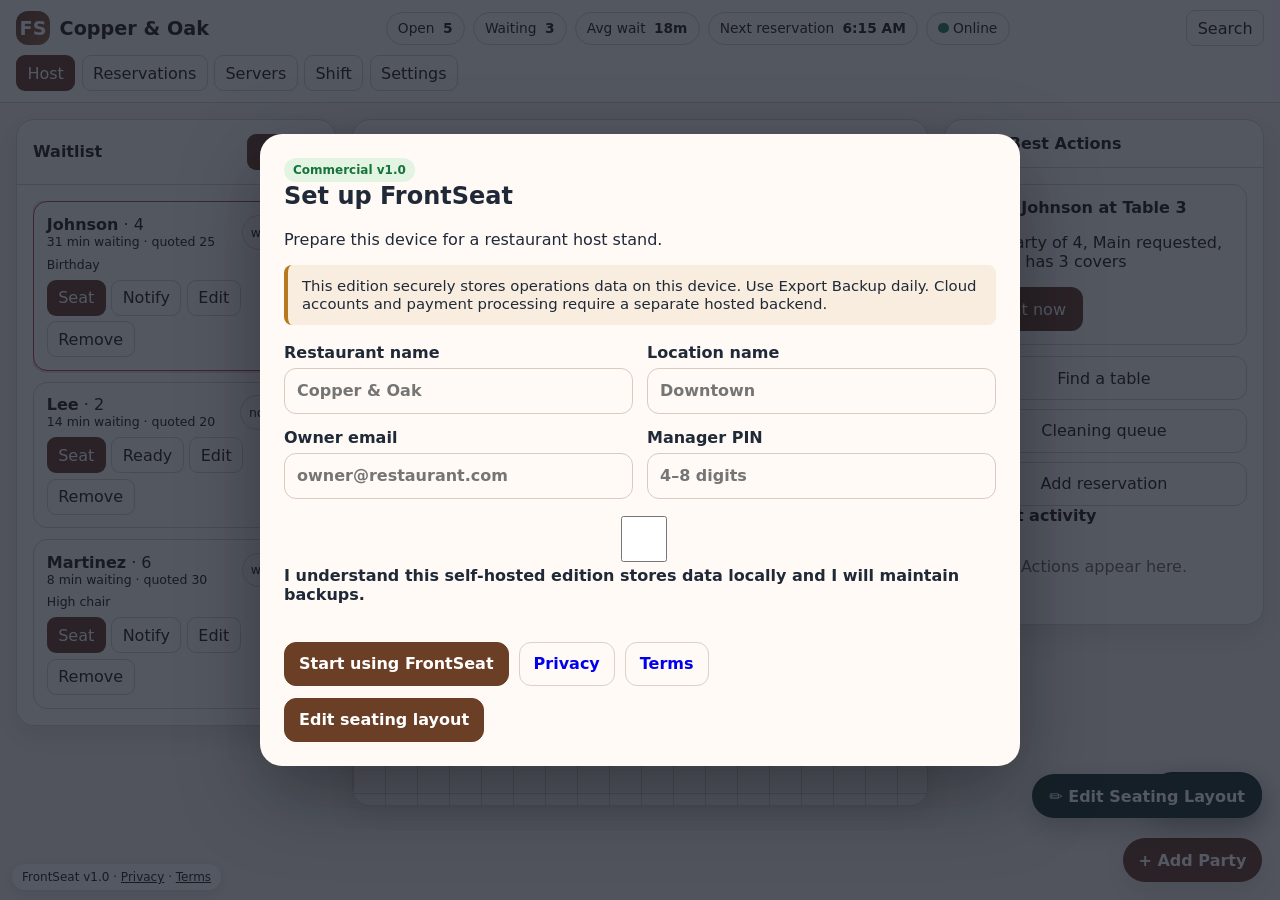
==== commit 64f20f2d: "Restore stable FrontSeat entrypoint and retire v2 loader" ====
--- a/index.html
+++ b/index.html
@@ -1,11 +1,47 @@
-<!doctype html><html lang="en"><head><meta charset="UTF-8"><meta name="viewport" content="width=device-width,initial-scale=1,viewport-fit=cover"><meta name="theme-color" content="#6f452c"><meta name="description" content="FrontSeat commercial restaurant seating, waitlist, reservation and floor planning"><meta name="apple-mobile-web-app-capable" content="yes"><link rel="manifest" href="manifest.webmanifest"><link rel="stylesheet" href="v2/app.css?v=20260802-3"><title>FrontSeat Restaurant Operations</title></head><body><div id="app"><div class="boot">Loading FrontSeat…</div></div><noscript>FrontSeat requires JavaScript.</noscript><script>
-(function(){
- const root=document.getElementById('app');
- const show=function(title,message){root.innerHTML='<div class="fatal"><div><h1>'+title+'</h1><p>'+message+'</p><button id="fs-reload">Reload</button><button id="fs-repair">Repair app cache</button></div></div>';document.getElementById('fs-reload').onclick=function(){location.reload()};document.getElementById('fs-repair').onclick=async function(){try{if('serviceWorker'in navigator){const regs=await navigator.serviceWorker.getRegistrations();await Promise.all(regs.map(function(r){return r.unregister()}))}if(window.caches){const keys=await caches.keys();await Promise.all(keys.map(function(k){return caches.delete(k)}))}}finally{location.href=location.pathname+'?repair='+Date.now()}}};
- window.addEventListener('error',function(e){if(!window.__frontseatBooted)show('FrontSeat failed to load',e.message||'A startup script failed.')});
- window.addEventListener('unhandledrejection',function(e){if(!window.__frontseatBooted)show('FrontSeat failed to load',String(e.reason&&e.reason.message||e.reason||'A startup promise failed.'))});
- const stamp=Date.now();
- import('./v2/main.js?v='+stamp).catch(function(err){console.error(err);show('FrontSeat module failed to load',String(err&&err.message||err))});
- setTimeout(function(){if(!window.__frontseatBooted&&!window.__frontseatBootFailed)show('FrontSeat startup timed out','Safari did not finish loading the application files. Tap Repair app cache, then reopen FrontSeat.')},10000);
-})();
-</script></body></html>+<!doctype html>
+<html lang="en">
+<head>
+  <meta charset="UTF-8" />
+  <meta name="viewport" content="width=device-width, initial-scale=1, viewport-fit=cover" />
+  <meta name="theme-color" content="#6b3e26" />
+  <meta name="description" content="FrontSeat restaurant host, waitlist, reservation, and seating management" />
+  <meta name="apple-mobile-web-app-capable" content="yes" />
+  <meta name="apple-mobile-web-app-status-bar-style" content="default" />
+  <link rel="manifest" href="manifest.webmanifest" />
+  <link rel="stylesheet" href="styles.css?v=stable-7" />
+  <link rel="stylesheet" href="commercial.css?v=stable-7" />
+  <link rel="stylesheet" href="layout-editor.css?v=stable-7" />
+  <link rel="stylesheet" href="layout-mobile-controls.css?v=stable-7" />
+  <title>FrontSeat Restaurant Operations</title>
+</head>
+<body>
+  <div id="app"></div>
+  <script>
+    (function retireV2() {
+      if (!('serviceWorker' in navigator)) return;
+      navigator.serviceWorker.getRegistrations().then(function (registrations) {
+        return Promise.all(registrations.map(function (registration) {
+          var url = '';
+          if (registration.active) url = registration.active.scriptURL || '';
+          else if (registration.waiting) url = registration.waiting.scriptURL || '';
+          else if (registration.installing) url = registration.installing.scriptURL || '';
+          return url.indexOf('/sw-v2.js') !== -1 ? registration.unregister() : Promise.resolve(false);
+        }));
+      }).catch(function () {});
+      if (window.caches) {
+        caches.keys().then(function (keys) {
+          return Promise.all(keys.filter(function (key) {
+            return key.indexOf('frontseat-v2') !== -1;
+          }).map(function (key) {
+            return caches.delete(key);
+          }));
+        }).catch(function () {});
+      }
+    })();
+  </script>
+  <script src="app.js?v=stable-7" defer></script>
+  <script src="commercial.js?v=stable-7" defer></script>
+  <script src="layout-editor.js?v=stable-7" defer></script>
+  <script src="layout-mobile-controls.js?v=stable-7" defer></script>
+</body>
+</html>
--- a/styles.css
+++ b/styles.css
@@ -0,0 +1 @@
+:root{--bg:#f7f1ea;--panel:#fffaf5;--ink:#2e211a;--muted:#75665d;--line:#dccfc3;--brand:#6b3e26;--brand2:#9a6545;--ok:#2f7d53;--warn:#ba7417;--bad:#b64545;--dirty:#6f7782;--shadow:0 10px 28px rgba(58,38,24,.12);font-family:Inter,ui-sans-serif,system-ui,-apple-system,BlinkMacSystemFont,"Segoe UI",sans-serif;color-scheme:light}:root.dark{--bg:#1a1715;--panel:#24201d;--ink:#f7efe7;--muted:#b6a99f;--line:#443a34;--brand:#d49a74;--brand2:#a46c48;--shadow:0 10px 28px rgba(0,0,0,.35);color-scheme:dark}:root.contrast{--bg:#000;--panel:#090909;--ink:#fff;--muted:#fff;--line:#fff;--brand:#ffd400;--brand2:#ffd400;--ok:#46ff81;--warn:#ffdf4a;--bad:#ff5b5b;color-scheme:dark}:root.large{font-size:18px}*{box-sizing:border-box}body{margin:0;background:var(--bg);color:var(--ink);min-height:100vh}button,input,select,textarea{font:inherit}button{min-height:44px;border-radius:12px;border:1px solid var(--line);background:var(--panel);color:var(--ink);padding:.7rem 1rem;cursor:pointer}button:hover{filter:brightness(.98)}button.primary{background:var(--brand);color:white;border-color:transparent}button.danger{background:var(--bad);color:white;border-color:transparent}button.ghost{background:transparent}button.small{min-height:36px;padding:.4rem .65rem;border-radius:9px}.app{min-height:100vh}.topbar{position:sticky;top:0;z-index:30;background:color-mix(in srgb,var(--panel) 94%,transparent);backdrop-filter:blur(12px);border-bottom:1px solid var(--line);padding:.65rem 1rem}.toprow{display:flex;gap:.75rem;align-items:center;justify-content:space-between}.brand{display:flex;align-items:center;gap:.6rem;font-weight:800;font-size:1.2rem}.brandmark{width:34px;height:34px;border-radius:12px;background:linear-gradient(135deg,var(--brand),var(--brand2));display:grid;place-items:center;color:#fff}.metrics{display:flex;gap:.5rem;flex-wrap:wrap}.metric{padding:.45rem .7rem;border:1px solid var(--line);border-radius:999px;background:var(--panel);font-size:.86rem}.metric strong{margin-left:.25rem}.nav{display:flex;gap:.4rem;margin-top:.55rem;overflow:auto}.nav button.active{background:var(--brand);color:#fff;border-color:transparent}.main{padding:1rem}.host-grid{display:grid;grid-template-columns:minmax(270px,320px) minmax(420px,1fr) minmax(270px,320px);gap:1rem;align-items:start}.panel{background:var(--panel);border:1px solid var(--line);border-radius:18px;box-shadow:var(--shadow);overflow:hidden}.panel-head{display:flex;align-items:center;justify-content:space-between;padding:.9rem 1rem;border-bottom:1px solid var(--line)}.panel-body{padding:1rem}.waitlist{display:flex;flex-direction:column;gap:.65rem;max-height:calc(100vh - 220px);overflow:auto}.party{border:1px solid var(--line);border-radius:14px;padding:.8rem;background:color-mix(in srgb,var(--panel) 92%,var(--bg));display:grid;gap:.45rem}.party.overdue{border-color:var(--bad);box-shadow:0 0 0 2px color-mix(in srgb,var(--bad) 20%,transparent)}.party-top{display:flex;justify-content:space-between;gap:.5rem}.party-actions{display:flex;gap:.35rem;flex-wrap:wrap}.chip{display:inline-flex;align-items:center;gap:.3rem;padding:.25rem .5rem;border-radius:999px;font-size:.78rem;border:1px solid var(--line)}.floor-wrap{position:relative;min-height:620px;overflow:auto;background-image:linear-gradient(var(--line) 1px,transparent 1px),linear-gradient(90deg,var(--line) 1px,transparent 1px);background-size:32px 32px;background-color:color-mix(in srgb,var(--panel) 88%,var(--bg));touch-action:none}.floor{position:relative;min-width:760px;min-height:620px}.table-card{position:absolute;display:flex;flex-direction:column;justify-content:center;align-items:center;text-align:center;border:3px solid transparent;box-shadow:0 7px 18px rgba(0,0,0,.12);user-select:none;touch-action:none;padding:.4rem;overflow:hidden}.table-card.round{border-radius:50%}.table-card.square{border-radius:14px}.table-card.booth{border-radius:22px 22px 8px 8px}.table-card.available{background:#dff3e8;border-color:var(--ok);color:#163d2b}.table-card.seated{background:#f7ddcc;border-color:var(--brand2);color:#4f2f1c}.table-card.dirty{background:#e5e8eb;border-color:var(--dirty);color:#30363b}.table-card.reserved{background:#e6ddf8;border-color:#7256a7;color:#352456}.table-card.blocked{background:#f5dcdc;border-color:var(--bad);color:#5d2020}.table-num{font-size:1.25rem;font-weight:900}.table-meta{font-size:.78rem;line-height:1.25}.progress{height:6px;background:rgba(255,255,255,.65);border-radius:99px;width:78%;margin-top:.3rem;overflow:hidden}.progress span{display:block;height:100%;background:currentColor}.section-tabs,.filters{display:flex;gap:.4rem;overflow:auto;flex-wrap:wrap}.suggestion{border:1px solid var(--line);padding:.8rem;border-radius:14px;margin-bottom:.7rem}.suggestion strong{display:block}.action-stack{display:grid;gap:.55rem}.fab{position:fixed;right:1.1rem;bottom:1.1rem;z-index:40;border-radius:999px;background:var(--brand);color:#fff;border:0;box-shadow:var(--shadow);font-weight:800}.modal-backdrop{position:fixed;inset:0;background:rgba(0,0,0,.45);z-index:80;display:grid;place-items:center;padding:1rem}.modal{background:var(--panel);border-radius:18px;max-width:620px;width:100%;max-height:90vh;overflow:auto;border:1px solid var(--line);box-shadow:var(--shadow)}.modal-head,.modal-foot{padding:1rem;display:flex;align-items:center;justify-content:space-between;gap:.7rem}.modal-head{border-bottom:1px solid var(--line)}.modal-foot{border-top:1px solid var(--line);justify-content:flex-end}.modal-body{padding:1rem}.form-grid{display:grid;grid-template-columns:1fr 1fr;gap:.8rem}.field{display:grid;gap:.3rem}.field.full{grid-column:1/-1}.field input,.field select,.field textarea{min-height:44px;border:1px solid var(--line);border-radius:10px;background:var(--bg);color:var(--ink);padding:.7rem}.quick-sizes{display:flex;gap:.35rem;flex-wrap:wrap}.quick-sizes button.selected{background:var(--brand);color:#fff}.toast{position:fixed;left:50%;bottom:1rem;transform:translateX(-50%);z-index:100;background:var(--ink);color:var(--bg);padding:.75rem 1rem;border-radius:999px;box-shadow:var(--shadow);display:flex;gap:.6rem;align-items:center}.settings-grid,.cards{display:grid;grid-template-columns:repeat(auto-fit,minmax(260px,1fr));gap:1rem}.card{background:var(--panel);border:1px solid var(--line);border-radius:16px;padding:1rem}.empty{text-align:center;padding:2rem;color:var(--muted)}.offline{background:var(--warn);color:#fff;text-align:center;padding:.35rem;font-weight:700}.hidden{display:none!important}.status-dot{width:.65rem;height:.65rem;border-radius:50%;display:inline-block;background:var(--ok)}.status-dot.off{background:var(--warn)}@media(max-width:1100px){.host-grid{grid-template-columns:280px 1fr}.right-panel{grid-column:1/-1}.right-panel .panel-body{display:grid;grid-template-columns:1fr 1fr;gap:1rem}.floor-wrap{min-height:560px}}@media(max-width:760px){.metrics{display:none}.host-grid{display:block}.host-grid>.panel{margin-bottom:.8rem}.left-panel .panel-body{max-height:330px;overflow:auto}.right-panel .panel-body{display:block}.floor-wrap{min-height:500px}.floor{min-width:680px}.form-grid{grid-template-columns:1fr}.field.full{grid-column:auto}.toprow{align-items:flex-start}.brand span:last-child{display:none}.main{padding:.65rem}.panel{border-radius:14px}.fab{bottom:calc(1rem + env(safe-area-inset-bottom))}}
--- a/commercial.css
+++ b/commercial.css
@@ -0,0 +1 @@
+.commercial-fab{position:fixed;right:18px;bottom:84px;z-index:40;border:0;border-radius:999px;padding:12px 16px;background:#1f2937;color:#fff;box-shadow:0 10px 28px rgba(0,0,0,.22);font-weight:700}.commercial-overlay{position:fixed;inset:0;z-index:100;background:rgba(17,24,39,.72);display:grid;place-items:center;padding:18px}.commercial-card{width:min(760px,100%);max-height:92vh;overflow:auto;background:var(--panel,#fff);color:var(--text,#1f2937);border-radius:22px;box-shadow:0 28px 80px rgba(0,0,0,.35);padding:24px}.commercial-card h1,.commercial-card h2,.commercial-card h3{margin-top:0}.commercial-grid{display:grid;grid-template-columns:repeat(2,minmax(0,1fr));gap:14px}.commercial-span{grid-column:1/-1}.commercial-field{display:grid;gap:6px;font-weight:700}.commercial-field input,.commercial-field select,.commercial-field textarea{width:100%;min-height:46px;border:1px solid rgba(107,62,38,.25);border-radius:12px;padding:10px 12px;background:transparent;color:inherit}.commercial-actions{display:flex;flex-wrap:wrap;gap:10px;margin-top:18px}.commercial-actions button,.commercial-card button{min-height:44px;border-radius:12px;border:1px solid rgba(107,62,38,.22);padding:10px 14px;font-weight:700;background:transparent;color:inherit}.commercial-actions .primary{background:#6b3e26;color:#fff;border-color:#6b3e26}.commercial-actions .danger{background:#9f2f2f;color:#fff;border-color:#9f2f2f}.commercial-stat{padding:14px;border-radius:14px;background:rgba(107,62,38,.08)}.commercial-note{padding:12px 14px;border-left:4px solid #b7791f;background:rgba(183,121,31,.1);border-radius:8px;font-size:.93rem}.commercial-footer{position:fixed;left:12px;bottom:10px;z-index:20;font-size:12px;background:rgba(255,255,255,.88);backdrop-filter:blur(8px);border-radius:999px;padding:6px 10px;box-shadow:0 3px 14px rgba(0,0,0,.12)}.dark .commercial-footer{background:rgba(17,24,39,.9)}.commercial-footer a{color:inherit}.commercial-badge{display:inline-flex;align-items:center;gap:6px;padding:5px 9px;border-radius:999px;background:rgba(34,197,94,.12);color:#16733c;font-weight:800;font-size:12px}.dark .commercial-badge{color:#86efac}.commercial-separator{height:1px;background:rgba(107,62,38,.18);margin:20px 0}.commercial-small{font-size:12px;opacity:.75}.commercial-lock{display:flex;gap:8px;align-items:center}.commercial-error{color:#b91c1c;font-weight:700;min-height:20px}.commercial-toolbar{display:flex;justify-content:space-between;align-items:center;gap:12px;flex-wrap:wrap}.commercial-table{width:100%;border-collapse:collapse}.commercial-table th,.commercial-table td{text-align:left;padding:10px;border-bottom:1px solid rgba(107,62,38,.13)}@media(max-width:720px){.commercial-grid{grid-template-columns:1fr}.commercial-span{grid-column:auto}.commercial-card{padding:18px;border-radius:18px}.commercial-footer{display:none}.commercial-fab{bottom:78px;right:12px}}@media print{.commercial-fab,.commercial-footer,.topbar,.fab{display:none!important}.commercial-overlay{position:static;background:none;padding:0}.commercial-card{box-shadow:none;max-height:none;width:100%}}
--- a/layout-editor.css
+++ b/layout-editor.css
@@ -0,0 +1,63 @@
+.layout-editor-launch{position:fixed;right:18px;bottom:82px;z-index:55;border:0;border-radius:999px;padding:12px 17px;background:#21352c;color:#fff;font-weight:800;box-shadow:0 10px 28px rgba(0,0,0,.22)}
+.layout-editor-overlay{position:fixed;inset:0;z-index:200;background:rgba(18,14,11,.72);display:grid;place-items:center;padding:14px}
+.layout-editor-shell{width:min(1380px,98vw);height:min(900px,96vh);background:var(--surface,#fffaf5);color:var(--text,#241b16);border-radius:22px;overflow:hidden;display:grid;grid-template-rows:auto 1fr;box-shadow:0 30px 80px rgba(0,0,0,.4)}
+.layout-editor-head{display:flex;gap:12px;align-items:center;justify-content:space-between;padding:14px 18px;border-bottom:1px solid rgba(120,85,55,.18);background:rgba(255,255,255,.75)}
+.layout-editor-head h2{margin:0}.layout-editor-head p{margin:2px 0 0;font-size:.86rem;opacity:.68}.layout-editor-head-actions{display:flex;gap:8px;flex-wrap:wrap}
+.layout-editor-body{display:grid;grid-template-columns:270px minmax(0,1fr) 285px;min-height:0}
+.layout-toolbox,.layout-properties{padding:16px;overflow:auto;background:rgba(255,255,255,.48)}
+.layout-toolbox{border-right:1px solid rgba(120,85,55,.16)}.layout-properties{border-left:1px solid rgba(120,85,55,.16)}
+.layout-toolbox h3,.layout-properties h3{margin:0 0 12px}.layout-tools{display:grid;grid-template-columns:1fr 1fr;gap:9px}.layout-tools button{min-height:72px;display:grid;place-items:center;gap:3px;font-weight:800}.layout-tools small{font-weight:500;opacity:.65}
+.layout-field{display:grid;gap:5px;margin:0 0 12px;font-size:.83rem;font-weight:750}.layout-field input,.layout-field select{width:100%;min-height:43px;border:1px solid rgba(120,85,55,.25);border-radius:11px;padding:9px 11px;background:var(--surface,#fff);color:inherit}
+.layout-row{display:grid;grid-template-columns:1fr 1fr;gap:9px}.layout-help{font-size:.83rem;line-height:1.45;opacity:.72;padding:11px;border-radius:12px;background:rgba(150,100,55,.09)}
+.layout-stage-wrap{overflow:auto;padding:20px;background:linear-gradient(45deg,rgba(90,70,50,.045) 25%,transparent 25%),linear-gradient(-45deg,rgba(90,70,50,.045) 25%,transparent 25%),linear-gradient(45deg,transparent 75%,rgba(90,70,50,.045) 75%),linear-gradient(-45deg,transparent 75%,rgba(90,70,50,.045) 75%);background-size:32px 32px;background-position:0 0,0 16px,16px -16px,-16px 0}
+.layout-stage{position:relative;width:900px;height:620px;margin:auto;background:#f8f1e8;border:2px solid #cfb99f;border-radius:18px;box-shadow:inset 0 0 0 1px rgba(255,255,255,.7);touch-action:none;overflow:hidden}
+.layout-zone-label{position:absolute;font-size:.7rem;font-weight:900;text-transform:uppercase;letter-spacing:.08em;color:#90735e;pointer-events:none}
+.layout-item{position:absolute;display:grid;place-items:center;border:3px solid #6b3e26;background:#fff7ed;color:#2f2119;box-shadow:0 5px 14px rgba(69,43,29,.14);cursor:grab;user-select:none;touch-action:none}
+.layout-item.selected{outline:4px solid rgba(35,119,89,.28);border-color:#237759}.layout-item.round{border-radius:50%}.layout-item.square{border-radius:13px}.layout-item.rectangle{border-radius:14px}.layout-item.booth{border-radius:28px 28px 10px 10px;border-bottom-width:9px}.layout-item.bar{border-radius:999px;background:#f2dec7}.layout-item:active{cursor:grabbing}
+.layout-table-number{font-size:1.25rem;font-weight:950;line-height:1}.layout-table-cap{font-size:.7rem;font-weight:800;opacity:.7;margin-top:4px}.layout-seat{position:absolute;width:17px;height:17px;border-radius:50%;background:#c79b70;border:2px solid #fff7ed;box-shadow:0 1px 4px rgba(0,0,0,.2);pointer-events:none}
+.layout-resize{position:absolute;width:18px;height:18px;right:-9px;bottom:-9px;border-radius:5px;background:#237759;border:2px solid white;cursor:nwse-resize;touch-action:none}
+.layout-list{display:grid;gap:8px;margin-top:12px}.layout-list button{text-align:left}.layout-danger{background:#8c2e2e!important;color:#fff!important}.layout-save-state{font-size:.8rem;font-weight:800;color:#237759;min-width:90px;text-align:right}
+.table-card .host-seat-map{position:absolute;inset:0;pointer-events:none}.table-card .host-seat-dot{position:absolute;width:8px;height:8px;border-radius:50%;background:currentColor;opacity:.48}
+@media(max-width:980px){.layout-editor-body{grid-template-columns:220px minmax(0,1fr)}.layout-properties{position:absolute;right:16px;top:78px;width:270px;max-height:calc(100% - 95px);z-index:5;border:1px solid rgba(120,85,55,.18);border-radius:16px;box-shadow:0 15px 40px rgba(0,0,0,.2)}.layout-editor-shell{position:relative}}
+@media(max-width:700px){
+ .layout-editor-overlay{padding:0;place-items:stretch}
+ .layout-editor-shell{width:100vw;height:100dvh;border-radius:0;grid-template-rows:auto auto minmax(0,1fr);position:relative}
+ .layout-editor-head{padding:10px 12px;align-items:center;gap:8px;position:relative;z-index:12;background:#fffaf5}
+ .layout-editor-head>div:first-child{min-width:0;flex:1}
+ .layout-editor-head h2{font-size:1.15rem;white-space:nowrap}
+ .layout-editor-head p{display:none}
+ .layout-editor-head-actions{display:grid;grid-template-columns:auto auto auto;gap:6px;align-items:center}
+ .layout-editor-head-actions .layout-save-state{position:absolute;left:12px;top:43px;min-width:0;font-size:.68rem;background:#eaf5ef;padding:3px 7px;border-radius:999px}
+ .layout-editor-head-actions button{min-height:40px;padding:7px 10px;font-size:.78rem;white-space:nowrap}
+ #le-new-layout{display:none}
+ .layout-editor-body{display:contents}
+ .layout-toolbox{grid-row:2;border:0;border-bottom:1px solid rgba(120,85,55,.16);padding:7px 8px;background:#fffaf5;overflow-x:auto;overflow-y:hidden}
+ .layout-toolbox h3,.layout-help,.layout-list{display:none}
+ .layout-tools{display:flex;gap:7px;width:max-content}
+ .layout-tools button{width:68px;min-height:52px;padding:5px;font-size:.68rem;flex:0 0 auto;border-radius:12px}
+ .layout-tools button span{font-size:1.15rem}
+ .layout-stage-wrap{grid-row:3;padding:8px;overflow:auto;-webkit-overflow-scrolling:touch;padding-bottom:42vh}
+ .layout-stage{margin:0;width:900px;height:620px;border-radius:14px;transform-origin:top left}
+ .layout-properties{position:fixed;left:0;right:0;bottom:0;top:auto;width:100%;max-height:40vh;z-index:220;border:0;border-top:1px solid rgba(120,85,55,.22);border-radius:20px 20px 0 0;box-shadow:0 -14px 35px rgba(0,0,0,.22);padding:18px 14px calc(18px + env(safe-area-inset-bottom));background:#fffaf5;overflow:auto}
+ .layout-properties:before{content:'';display:block;width:44px;height:5px;border-radius:99px;background:#c8b8aa;margin:-8px auto 12px}
+ .layout-properties h3{font-size:1.1rem;margin:0 0 10px}
+ .layout-field{margin-bottom:9px;font-size:.76rem}
+ .layout-field input,.layout-field select{min-height:42px;padding:8px 10px;font-size:1rem}
+ .layout-help{display:none}
+ .layout-row{gap:8px}
+ .layout-properties .layout-row:last-child{position:sticky;bottom:-18px;background:#fffaf5;padding-top:8px;padding-bottom:6px}
+ .layout-editor-launch{right:12px;bottom:76px}
+ .layout-item{min-width:56px;min-height:46px}
+ .layout-table-number{font-size:1.05rem}
+ .layout-table-cap{font-size:.62rem}
+ .layout-seat{width:14px;height:14px}
+ .layout-resize{width:22px;height:22px;right:-11px;bottom:-11px}
+}
+@media(max-width:430px){
+ .layout-editor-head-actions{grid-template-columns:auto auto}
+ #le-close{grid-column:2}
+ #le-save{grid-column:1;grid-row:1}
+ .layout-save-state{display:none!important}
+ .layout-stage-wrap{padding-bottom:44vh}
+ .layout-properties{max-height:42vh}
+}
--- a/layout-mobile-controls.css
+++ b/layout-mobile-controls.css
@@ -0,0 +1,40 @@
+.layout-capacity-field{position:relative}
+.layout-capacity-field>input{padding-right:112px}
+.layout-seat-stepper{position:absolute;right:6px;top:24px;display:flex;gap:6px}
+.layout-step-button{width:46px;height:46px;min-height:46px;padding:0;border-radius:12px;font-size:1.45rem;font-weight:900;line-height:1;background:#21352c;color:#fff;border:0}
+.layout-seat-presets{display:flex;gap:6px;overflow-x:auto;padding-top:8px;padding-bottom:2px;scrollbar-width:none}
+.layout-seat-presets::-webkit-scrollbar{display:none}
+.layout-seat-preset{flex:0 0 auto;min-width:42px;min-height:38px;padding:6px 10px;border-radius:999px;font-weight:800}
+.layout-rotation-controls{display:grid;gap:7px;margin:2px 0 9px;padding:9px;border-radius:13px;background:rgba(35,119,89,.09);border:1px solid rgba(35,119,89,.18)}
+.layout-rotation-controls>strong{font-size:.8rem}
+.layout-rotation-actions{display:grid;grid-template-columns:1fr 1fr;gap:8px}
+.layout-rotate-button{min-height:42px;padding:7px 10px;border-radius:11px;font-weight:850;background:#fff;color:#21352c;border:1px solid rgba(35,119,89,.28)}
+.layout-inspector-top{display:flex;align-items:center;justify-content:space-between;gap:8px}
+.layout-inspector-top h3{margin:0!important}
+.layout-inspector-hide{min-height:36px;padding:6px 11px;border-radius:999px;font-weight:800}
+.layout-advanced-details{margin:6px 0 10px;border-top:1px solid rgba(120,85,55,.15);padding-top:7px}
+.layout-advanced-details summary{cursor:pointer;font-weight:850;font-size:.82rem;padding:6px 0}
+.layout-advanced-body{padding-top:6px}
+@media(max-width:700px){
+ .layout-properties.layout-compact-inspector{max-height:24vh!important;min-height:0;overflow:auto;padding:12px 12px calc(10px + env(safe-area-inset-bottom));transition:transform .2s ease,max-height .2s ease}
+ .layout-properties.layout-compact-inspector.is-hidden{transform:translateY(calc(100% - 42px));overflow:hidden}
+ .layout-properties.layout-compact-inspector:before{margin:-5px auto 7px}
+ .layout-properties.layout-compact-inspector h3{font-size:1rem}
+ .layout-capacity-field{margin-bottom:6px}
+ .layout-capacity-field>input{height:46px;font-size:1.05rem;padding-right:116px}
+ .layout-seat-stepper{top:21px}
+ .layout-step-button{width:48px;height:42px;min-height:42px;font-size:1.4rem}
+ .layout-seat-presets{padding-top:5px}
+ .layout-seat-preset{min-width:42px;min-height:36px;font-size:.86rem}
+ .layout-rotation-controls{grid-template-columns:auto 1fr;align-items:center;padding:7px 8px;margin-bottom:5px}
+ .layout-rotation-actions{grid-template-columns:1fr 1fr}
+ .layout-rotate-button{min-height:38px;font-size:.8rem;padding:6px 8px}
+ .layout-advanced-details{margin-top:4px}
+ .layout-stage-wrap{padding-bottom:27vh!important}
+ .layout-row{gap:7px}
+}
+@media(max-width:390px){
+ .layout-properties.layout-compact-inspector{max-height:25vh!important}
+ .layout-rotation-controls{grid-template-columns:1fr}
+ .layout-stage-wrap{padding-bottom:28vh!important}
+}
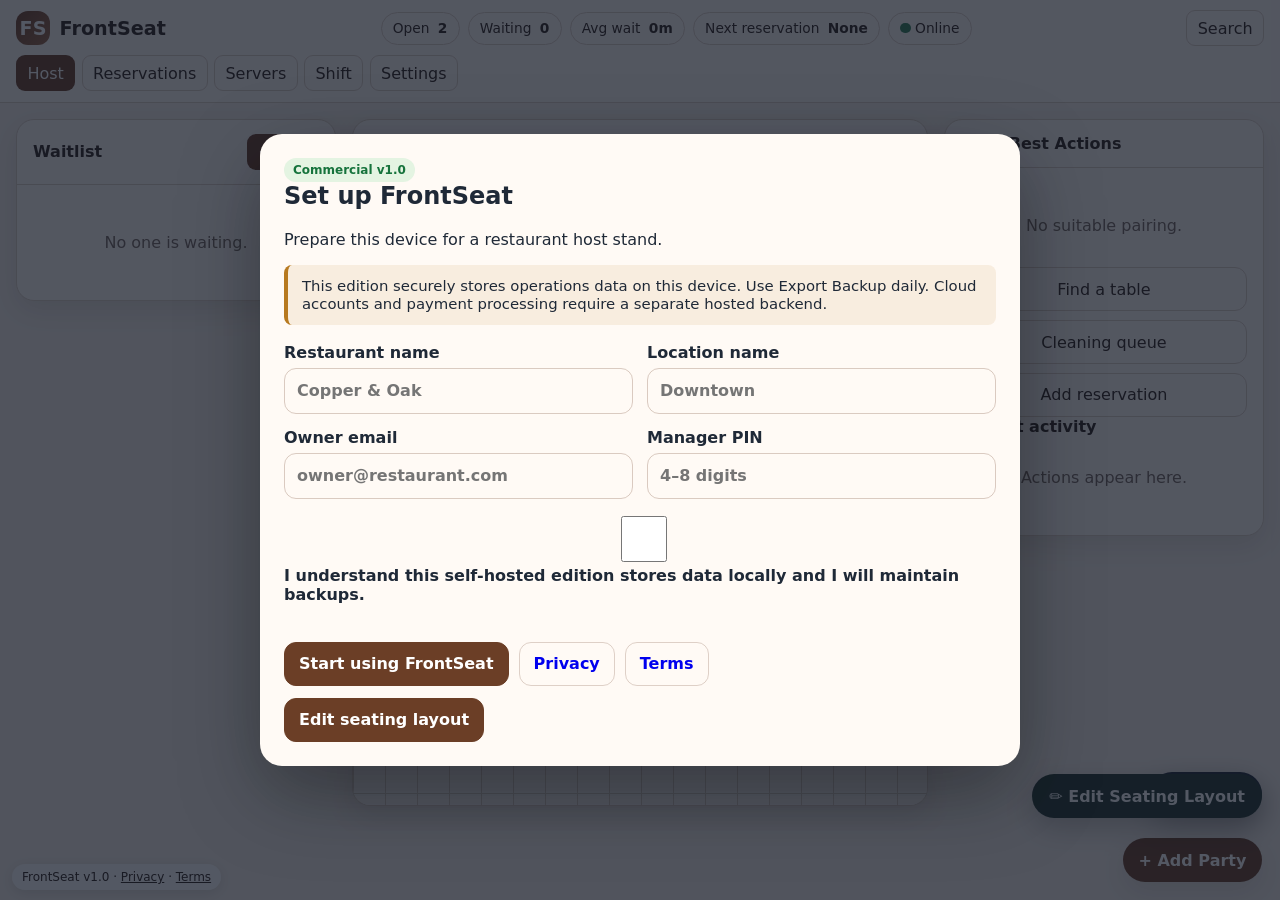
==== commit 4e0c8d6a: "Load startup repair, mobile UI fix, and logout" ====
--- a/index.html
+++ b/index.html
@@ -8,10 +8,11 @@
   <meta name="apple-mobile-web-app-capable" content="yes" />
   <meta name="apple-mobile-web-app-status-bar-style" content="default" />
   <link rel="manifest" href="manifest.webmanifest" />
-  <link rel="stylesheet" href="styles.css?v=stable-7" />
-  <link rel="stylesheet" href="commercial.css?v=stable-7" />
-  <link rel="stylesheet" href="layout-editor.css?v=stable-7" />
-  <link rel="stylesheet" href="layout-mobile-controls.css?v=stable-7" />
+  <link rel="stylesheet" href="styles.css?v=stable-8" />
+  <link rel="stylesheet" href="commercial.css?v=stable-8" />
+  <link rel="stylesheet" href="layout-editor.css?v=stable-8" />
+  <link rel="stylesheet" href="layout-mobile-controls.css?v=stable-8" />
+  <link rel="stylesheet" href="stability.css?v=stable-8" />
   <title>FrontSeat Restaurant Operations</title>
 </head>
 <body>
@@ -39,9 +40,10 @@
       }
     })();
   </script>
-  <script src="app.js?v=stable-7" defer></script>
-  <script src="commercial.js?v=stable-7" defer></script>
-  <script src="layout-editor.js?v=stable-7" defer></script>
-  <script src="layout-mobile-controls.js?v=stable-7" defer></script>
+  <script src="stability.js?v=stable-8"></script>
+  <script src="app.js?v=stable-8" defer></script>
+  <script src="commercial.js?v=stable-8" defer></script>
+  <script src="layout-editor.js?v=stable-8" defer></script>
+  <script src="layout-mobile-controls.js?v=stable-8" defer></script>
 </body>
 </html>
--- a/stability.css
+++ b/stability.css
@@ -0,0 +1,19 @@
+html,body{max-width:100%;overflow-x:hidden}.frontseat-logout{margin-left:auto;white-space:nowrap}.startup-recovery{min-height:100dvh;display:grid;place-content:center;gap:14px;padding:28px;text-align:center}.startup-recovery h1{margin:0;font-size:clamp(1.7rem,7vw,2.7rem)}.startup-recovery p{max-width:520px;line-height:1.5}.startup-recovery button{min-height:50px;padding:12px 18px;border-radius:14px;font-weight:800;background:#21352c;color:#fff;border:0}
+@media(max-width:760px){
+ body{min-height:100dvh}
+ .topbar{position:sticky;top:0;z-index:40;padding-top:max(8px,env(safe-area-inset-top));overflow:visible}
+ .toprow{display:flex;flex-wrap:wrap;gap:8px;align-items:center}
+ .brand{min-width:0;flex:1 1 160px}.brand span{overflow:hidden;text-overflow:ellipsis;white-space:nowrap}
+ .metrics{order:3;width:100%;display:flex;overflow-x:auto;gap:6px;padding-bottom:2px;scrollbar-width:none}.metrics::-webkit-scrollbar{display:none}.metric{flex:0 0 auto}
+ .nav{display:flex;overflow-x:auto;gap:6px;padding-bottom:4px;scrollbar-width:none}.nav::-webkit-scrollbar{display:none}.nav button{flex:0 0 auto}
+ .main{padding:10px;min-height:calc(100dvh - 150px)}
+ .host-grid{display:grid!important;grid-template-columns:1fr!important;gap:10px!important}
+ .left-panel,.right-panel{display:block!important}.panel{min-width:0!important}
+ .floor-wrap{overflow:auto!important;-webkit-overflow-scrolling:touch}.floor{min-width:760px!important}
+ .fab{right:14px!important;bottom:calc(18px + env(safe-area-inset-bottom))!important;max-width:calc(100vw - 28px)!important}
+ .layout-editor-launch{right:12px!important;bottom:calc(78px + env(safe-area-inset-bottom))!important;max-width:calc(100vw - 24px)!important}
+ .modal{width:calc(100vw - 20px)!important;max-height:88dvh!important}.modal-body{overflow:auto!important}
+ .settings-grid,.cards{grid-template-columns:1fr!important}
+ .frontseat-logout{min-height:40px;padding:8px 12px}
+}
+@media(max-width:420px){.brandmark{width:36px;height:36px}.toprow>.small{padding:7px 10px}.metric{font-size:.76rem}.main{padding:8px}.panel-head{align-items:flex-start;gap:8px;flex-wrap:wrap}.party-actions{display:grid!important;grid-template-columns:1fr 1fr}.party-actions button{width:100%}}
